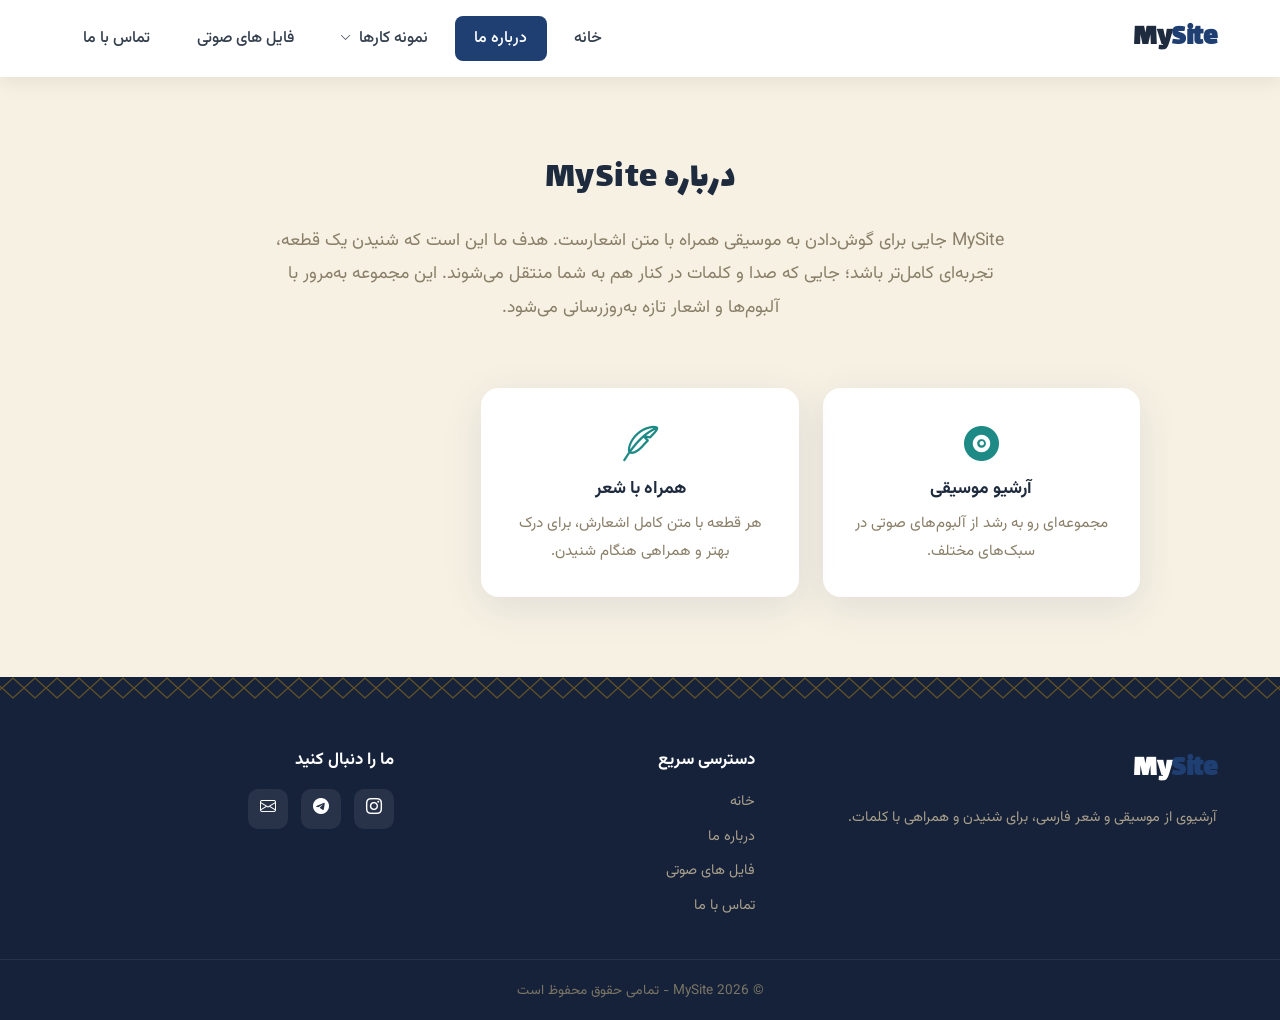
==== about.html @ 618249f4 "Add files via upload" ====
<!DOCTYPE html>
<html lang="fa" dir="rtl">

<head>
    <meta charset="UTF-8" />
    <meta name="viewport" content="width=device-width, initial-scale=1.0" />
    <meta name="description" content="درباره MySite - آرشیو موسیقی و شعر فارسی" />
    <title>درباره ما | MySite</title>
    <link rel="stylesheet" href="https://cdn.jsdelivr.net/npm/bootstrap-icons@1.11.3/font/bootstrap-icons.min.css" />
    <link rel="stylesheet" href="style.css" />
</head>

<body>
    <header class="header">
        <div class="container header__wrapper">

            <!-- لوگو -->
            <div class="logo">
                <a href="index.html">My<span>Site</span></a>
            </div>

            <!-- منوی اصلی -->
            <nav class="nav" id="mainNav">
                <ul class="nav__list">
                    <li class="nav__item"><a href="index.html" class="nav__link">خانه</a></li>
                    <li class="nav__item"><a href="about.html" class="nav__link active">درباره ما</a></li>
                    <li class="nav__item dropdown">
                        <a href="#" class="nav__link dropdown__toggle">
                            نمونه کارها <i class="bi bi-chevron-down"></i>
                        </a>
                        <ul class="dropdown__menu">
                            <li><a href="metalwork.html">قلم زنی</a></li>
                            <li><a href="calligraphy.html">خوشنویسی</a></li>
                            <li><a href="painting.html">نقاشی</a></li>
                        </ul>
                    </li>
                    <li class="nav__item"><a href="music.html" class="nav__link">فایل های صوتی</a></li>
                    <li class="nav__item"><a href="contact.html" class="nav__link">تماس با ما</a></li>
                </ul>
            </nav>

            <!-- دکمه همبرگری (موبایل) -->
            <button class="hamburger" id="hamburgerBtn" aria-label="منو">
                <span class="hamburger__line"></span>
                <span class="hamburger__line"></span>
                <span class="hamburger__line"></span>
            </button>

        </div>
    </header>

    <!-- ====== محتوای اصلی ====== -->
    <main>
        <section class="about-section">
            <div class="container">
                <div class="about-hero">
                    <h1>درباره MySite</h1>
                    <p>
                        MySite جایی برای گوش‌دادن به موسیقی همراه با متن اشعارست. هدف ما این است که
                        شنیدن یک قطعه، تجربه‌ای کامل‌تر باشد؛ جایی که صدا و کلمات در کنار هم به شما
                        منتقل می‌شوند. این مجموعه به‌مرور با آلبوم‌ها و اشعار تازه به‌روزرسانی می‌شود.
                    </p>
                </div>

                <div class="about-grid">
                    <div class="about-card">
                        <i class="bi bi-vinyl-fill"></i>
                        <h3>آرشیو موسیقی</h3>
                        <p>مجموعه‌ای رو به رشد از آلبوم‌های صوتی در سبک‌های مختلف.</p>
                    </div>
                    <div class="about-card">
                        <i class="bi bi-feather"></i>
                        <h3>همراه با شعر</h3>
                        <p>هر قطعه با متن کامل اشعارش، برای درک بهتر و همراهی هنگام شنیدن.</p>
                    </div>
                
                </div>
            </div>
        </section>
    </main>

    <!-- فوتر -->
    <footer class="footer">
        <div class="container footer__wrapper">
            <div class="footer__brand">
                <div class="logo"><a href="index.html">My<span>Site</span></a></div>
                <p>آرشیوی از موسیقی و شعر فارسی، برای شنیدن و همراهی با کلمات.</p>
            </div>
            <div class="footer__links">
                <h4>دسترسی سریع</h4>
                <ul>
                    <li><a href="index.html">خانه</a></li>
                    <li><a href="about.html">درباره ما</a></li>
                    <li><a href="music.html">فایل های صوتی</a></li>
                    <li><a href="contact.html">تماس با ما</a></li>
                </ul>
            </div>
            <div class="footer__social">
                <h4>ما را دنبال کنید</h4>
                <div class="footer__social-icons">
                    <a href="#" aria-label="اینستاگرام"><i class="bi bi-instagram"></i></a>
                    <a href="#" aria-label="تلگرام"><i class="bi bi-telegram"></i></a>
                    <a href="#" aria-label="ایمیل"><i class="bi bi-envelope"></i></a>
                </div>
            </div>
        </div>
        <div class="footer__bottom">
            <p>© <span id="year"></span> MySite - تمامی حقوق محفوظ است</p>
        </div>
    </footer>

    <!-- ===== فایل JS شخصی ===== -->
    <script src="script.js"></script>
</body>

</html>
---- style.css ----
@import url('https://fonts.googleapis.com/css2?family=Vazirmatn:wght@400;500;600;700;800&family=Lalezar&display=swap');

:root {
    /* رنگ اصلی: لاجوردی، الهام از تذهیب و نگارگری ایرانی */
    --lapis: #1f3f73;
    --lapis-dark: #15305c;
    --lapis-soft: rgba(31, 63, 115, 0.1);

    /* رنگ دوم: فیروزه‌ای، الهام از کاشی‌کاری */
    --turquoise: #1e8a85;
    --turquoise-dark: #146663;

    /* رنگ تاکیدی: طلایی/زعفرانی، الهام از تذهیب */
    --gold: #b8860b;
    --gold-soft: #d9a833;

    /* متن و پس‌زمینه */
    --ink: #1e2a3d;
    --ink-soft: #35404f;
    --muted: #8a7f68;
    --paper: #f7f1e3;
    --paper-soft: #fbf5e6;
    --paper-soft2: #f1e9d4;
    --border-soft: #e6dcc3;

    /* فوتر */
    --footer-bg: #16223a;
    --footer-text: #d7cdb2;
    --footer-muted: #a89f8b;
    --footer-dim: #7b7565;
}

/* ===== Reset & Base ===== */
* {
    margin: 0;
    padding: 0;
    box-sizing: border-box;
}

body {
    font-family: 'Vazirmatn', Tahoma, Geneva, Verdana, sans-serif;
    background: var(--paper);
    display: flex;
    flex-direction: column;
    min-height: 100vh;
    color: var(--ink-soft);
}

h1, h2,
.logo a {
    font-family: 'Lalezar', 'Vazirmatn', Tahoma, sans-serif;
    font-weight: 400;
    letter-spacing: 0.5px;
}

main {
    flex: 1;
}

img {
    max-width: 100%;
    display: block;
}

/* ===== Header ===== */
.header {
    position: fixed;
    top: 0;
    left: 0;
    width: 100%;
    background: #ffffff;
    box-shadow: 0 4px 20px rgba(0, 0, 0, 0.08);
    z-index: 1000;
    transition: all 0.3s ease;
    padding: 1rem 0;
}

.header.scrolled {
    background: rgba(255, 255, 255, 0.95);
    backdrop-filter: blur(10px);
    box-shadow: 0 4px 30px rgba(0, 0, 0, 0.12);
    padding: 0.6rem 0;
}

.container {
    max-width: 1200px;
    margin: 0 auto;
    padding: 0 1.5rem;
}

.header__wrapper {
    display: flex;
    justify-content: space-between;
    align-items: center;
}

/* ===== Logo ===== */
.logo a {
    font-size: 1.8rem;
    font-weight: 700;
    color: var(--ink);
    text-decoration: none;
    letter-spacing: -0.5px;
}

.logo a span {
    color: var(--lapis);
}

/* ===== Navigation ===== */
.nav__list {
    display: flex;
    list-style: none;
    gap: 0.5rem;
    align-items: center;
}

.nav__link {
    display: inline-block;
    padding: 0.6rem 1.2rem;
    color: var(--ink-soft);
    text-decoration: none;
    font-weight: 500;
    border-radius: 8px;
    transition: all 0.3s ease;
    position: relative;
}

.nav__link:hover,
.nav__link.active {
    background: var(--lapis);
    color: #fff;
}

/* ===== Dropdown ===== */
.dropdown {
    position: relative;
}

.dropdown__toggle i {
    font-size: 0.7rem;
    margin-right: 4px;
    transition: transform 0.3s ease;
}

.dropdown:hover .dropdown__toggle i {
    transform: rotate(180deg);
}

.dropdown__menu {
    position: absolute;
    top: calc(100% + 8px);
    right: 0;
    background: #fff;
    min-width: 180px;
    padding: 0.5rem 0;
    border-radius: 12px;
    box-shadow: 0 12px 40px rgba(0, 0, 0, 0.12);
    list-style: none;
    opacity: 0;
    visibility: hidden;
    transform: translateY(10px);
    transition: all 0.25s ease;
}

.dropdown:hover .dropdown__menu {
    opacity: 1;
    visibility: visible;
    transform: translateY(0);
}

.dropdown__menu li a {
    display: block;
    padding: 0.6rem 1.5rem;
    color: var(--ink-soft);
    text-decoration: none;
    transition: background 0.2s;
}

.dropdown__menu li a:hover {
    background: var(--paper-soft);
    color: var(--lapis);
}

/* ===== Hamburger ===== */
.hamburger {
    display: none;
    flex-direction: column;
    gap: 5px;
    background: none;
    border: none;
    cursor: pointer;
    padding: 0.3rem;
}

.hamburger__line {
    width: 28px;
    height: 3px;
    background: var(--ink);
    border-radius: 4px;
    transition: all 0.3s ease;
}

.hamburger.active .hamburger__line:nth-child(1) {
    transform: rotate(45deg) translate(5px, 5px);
}
.hamburger.active .hamburger__line:nth-child(2) {
    opacity: 0;
}
.hamburger.active .hamburger__line:nth-child(3) {
    transform: rotate(-45deg) translate(6px, -6px);
}

/* ===== Hero (فقط صفحه خانه) ===== */
.hero {
    position: relative;
    padding: 160px 0 76px;
    background: linear-gradient(135deg, var(--paper-soft) 0%, var(--paper-soft2) 100%);
    text-align: center;
}

.hero::after {
    content: "";
    position: absolute;
    bottom: 0;
    right: 0;
    left: 0;
    height: 22px;
    background-image: url("data:image/svg+xml,%3Csvg xmlns='http://www.w3.org/2000/svg' width='44' height='22'%3E%3Cpath d='M0 11 L11 1 L22 11 L11 21 Z M22 11 L33 1 L44 11 L33 21 Z' fill='none' stroke='%23b8860b' stroke-width='1.1' opacity='0.55'/%3E%3C/svg%3E");
    background-repeat: repeat-x;
    background-position: center;
    opacity: 0.8;
}

.hero__content {
    max-width: 700px;
    margin: 0 auto;
}

.hero h1 {
    font-size: 2.6rem;
    color: var(--ink);
    margin-bottom: 1rem;
}

.hero h1 span {
    color: var(--lapis);
}

.hero__eyebrow {
    color: var(--turquoise-dark);
    font-size: 0.95rem;
    font-weight: 600;
    margin-bottom: 1.2rem;
    letter-spacing: 0.5px;
}

.hero__verse {
    display: flex;
    flex-direction: column;
    gap: 0.3rem;
    margin-bottom: 0.6rem;
}

.hero__verse-line {
    font-family: 'Lalezar', 'Vazirmatn', Tahoma, sans-serif;
    font-size: 2.3rem;
    color: var(--ink);
    line-height: 1.5;
}

.hero__attribution {
    color: var(--gold);
    font-size: 0.95rem;
    font-weight: 600;
    margin-bottom: 1.8rem;
}

.hero p {
    font-size: 1.1rem;
    color: var(--muted);
    line-height: 1.9;
    margin-bottom: 2rem;
}

.hero__btn {
    display: inline-flex;
    align-items: center;
    gap: 8px;
    padding: 0.9rem 2.2rem;
    background: var(--lapis);
    color: #fff;
    text-decoration: none;
    border-radius: 12px;
    font-weight: 600;
    transition: all 0.3s ease;
}

.hero__btn:hover {
    background: var(--lapis-dark);
    transform: translateY(-3px);
    box-shadow: 0 12px 30px rgba(31, 63, 115, 0.35);
}

/* ===== Music Section ===== */
.music-section {
    padding: 80px 0;
    background: linear-gradient(135deg, var(--paper-soft) 0%, #ffffff 100%);
}

.music-section.first {
    padding-top: 120px;
}

.section-header {
    text-align: center;
    margin-bottom: 3rem;
}

.section-header h2 {
    font-size: 2.2rem;
    color: var(--ink);
    margin-bottom: 0.5rem;
    display: flex;
    align-items: center;
    justify-content: center;
    gap: 10px;
}

.section-header p {
    font-size: 1.1rem;
    color: var(--muted);
}

.section-header .view-all {
    display: inline-block;
    margin-top: 1rem;
    color: var(--lapis);
    text-decoration: none;
    font-weight: 600;
}

.section-header .view-all:hover {
    text-decoration: underline;
}

.music-grid {
    display: grid;
    grid-template-columns: repeat(3, 1fr);
    gap: 2rem;
}

.music-card {
    background: #fff;
    border-radius: 18px;
    overflow: hidden;
    box-shadow: 0 10px 40px rgba(31, 63, 115, 0.12);
    transition: all 0.35s ease;
    text-decoration: none;
    display: block;
    cursor: pointer;
}

.music-card:hover {
    transform: translateY(-8px);
    box-shadow: 0 18px 50px rgba(31, 63, 115, 0.22);
}

.music-card__image {
    position: relative;
    overflow: hidden;
    aspect-ratio: 1 / 1;
    background: var(--paper-soft);
}

.music-card__image img {
    width: 100%;
    height: 100%;
    object-fit: cover;
    transition: transform 0.5s ease;
}

.music-card:hover .music-card__image img {
    transform: scale(1.06);
}

.music-card__overlay {
    position: absolute;
    inset: 0;
    background: rgba(31, 63, 115, 0.75);
    display: flex;
    align-items: center;
    justify-content: center;
    opacity: 0;
    transition: opacity 0.3s ease;
    color: #fff;
}

.music-card:hover .music-card__overlay {
    opacity: 1;
}

.music-card__overlay i {
    font-size: 2.4rem;
}

.music-card__content {
    padding: 1.5rem;
}

.music-card__title {
    color: var(--ink);
    font-size: 1.25rem;
    font-weight: 700;
    margin-bottom: 0.3rem;
    transition: color 0.3s ease;
}

.music-card:hover .music-card__title {
    color: var(--lapis);
}

.music-card__artist {
    color: var(--muted);
    font-size: 0.95rem;
    margin-bottom: 0.8rem;
}

.music-card__meta {
    display: flex;
    justify-content: space-between;
    color: var(--muted);
    font-size: 0.85rem;
    border-top: 1px solid var(--border-soft);
    padding-top: 0.8rem;
}

.music-card__meta i {
    margin-left: 0.3rem;
    color: var(--lapis);
}

/* ===== About Page ===== */
.about-section {
    padding: 150px 0 80px;
}

.about-hero {
    text-align: center;
    max-width: 750px;
    margin: 0 auto 4rem;
}

.about-hero h1 {
    font-size: 2.3rem;
    color: var(--ink);
    margin-bottom: 1rem;
}

.about-hero p {
    color: var(--muted);
    font-size: 1.1rem;
    line-height: 1.9;
}

.about-grid {
    display: grid;
    grid-template-columns: repeat(3, 1fr);
    gap: 1.5rem;
    max-width: 1000px;
    margin: 0 auto;
}

.about-card {
    background: #fff;
    border-radius: 18px;
    padding: 2rem 1.5rem;
    text-align: center;
    box-shadow: 0 10px 40px rgba(31, 63, 115, 0.1);
    transition: transform 0.3s ease;
}

.about-card:hover {
    transform: translateY(-6px);
}

.about-card i {
    font-size: 2.2rem;
    color: var(--turquoise);
    margin-bottom: 1rem;
}

.about-card h3 {
    color: var(--ink);
    margin-bottom: 0.5rem;
    font-size: 1.1rem;
}

.about-card p {
    color: var(--muted);
    font-size: 0.95rem;
    line-height: 1.8;
}

/* ===== Contact Page ===== */
.contact-section {
    padding: 150px 0 80px;
}

.contact-header {
    text-align: center;
    max-width: 650px;
    margin: 0 auto 3rem;
}

.contact-header h1 {
    font-size: 2.3rem;
    color: var(--ink);
    margin-bottom: 1rem;
}

.contact-header p {
    color: var(--muted);
    font-size: 1.05rem;
    line-height: 1.9;
}

.contact-wrapper {
    display: grid;
    grid-template-columns: 1fr 1.3fr;
    gap: 2rem;
    max-width: 1000px;
    margin: 0 auto;
    align-items: start;
}

.contact-social {
    background: #fff;
    border-radius: 20px;
    padding: 2.5rem 2rem;
    box-shadow: 0 10px 40px rgba(31, 63, 115, 0.1);
    text-align: center;
}

.contact-social h4 {
    color: var(--ink);
    font-size: 1.1rem;
    margin-bottom: 0.5rem;
}

.contact-social p {
    color: var(--muted);
    font-size: 0.9rem;
    margin-bottom: 1.8rem;
}

.contact-social__icons {
    display: flex;
    flex-wrap: wrap;
    justify-content: center;
    gap: 1rem;
}

.contact-social__icons a {
    width: 62px;
    height: 62px;
    display: flex;
    align-items: center;
    justify-content: center;
    background: var(--paper-soft);
    border-radius: 16px;
    color: var(--lapis);
    font-size: 1.6rem;
    text-decoration: none;
    transition: all 0.25s ease;
}

.contact-social__icons a:hover {
    background: var(--lapis);
    color: #fff;
    transform: translateY(-4px);
    box-shadow: 0 12px 25px rgba(31, 63, 115, 0.3);
}

.contact-form {
    background: #fff;
    border-radius: 20px;
    padding: 2rem;
    box-shadow: 0 10px 40px rgba(31, 63, 115, 0.1);
}

.form-group {
    margin-bottom: 1.2rem;
}

.form-group label {
    display: block;
    margin-bottom: 0.5rem;
    color: var(--ink);
    font-weight: 500;
    font-size: 0.95rem;
}

.form-group input,
.form-group textarea {
    width: 100%;
    padding: 0.8rem 1rem;
    border: 1.5px solid var(--border-soft);
    border-radius: 10px;
    font-family: inherit;
    font-size: 0.95rem;
    transition: border-color 0.3s ease;
    background: var(--paper-soft);
}

.form-group input:focus,
.form-group textarea:focus {
    outline: none;
    border-color: var(--lapis);
}

.form-group textarea {
    resize: vertical;
    min-height: 120px;
}

.contact-form__submit {
    width: 100%;
    padding: 0.9rem;
    background: var(--lapis);
    color: #fff;
    border: none;
    border-radius: 10px;
    font-size: 1rem;
    font-weight: 600;
    cursor: pointer;
    transition: all 0.3s ease;
}

.contact-form__submit:hover {
    background: var(--lapis-dark);
    transform: translateY(-2px);
    box-shadow: 0 10px 25px rgba(31, 63, 115, 0.3);
}

.form-status {
    margin-top: 1rem;
    padding: 0.8rem 1rem;
    border-radius: 10px;
    font-size: 0.9rem;
    display: none;
}

.form-status.success {
    display: block;
    background: #e8f9ee;
    color: #1c8a4a;
}

/* ===== Player Page ===== */
.player-page {
    min-height: 100vh;
    background: linear-gradient(135deg, var(--paper-soft2) 0%, var(--paper-soft) 100%);
    display: flex;
    align-items: center;
    justify-content: center;
    padding: 120px 20px 60px;
}

.player-container {
    background: #ffffff;
    border-radius: 30px;
    padding: 3rem;
    max-width: 550px;
    width: 100%;
    text-align: center;
    box-shadow: 0 30px 80px rgba(31, 63, 115, 0.18);
    animation: slideUp 0.6s ease;
    max-height: 90vh;
    overflow-y: auto;
}

.player-container::-webkit-scrollbar {
    width: 5px;
}

.player-container::-webkit-scrollbar-thumb {
    background: var(--lapis);
    border-radius: 10px;
}

@keyframes slideUp {
    from {
        opacity: 0;
        transform: translateY(40px);
    }
    to {
        opacity: 1;
        transform: translateY(0);
    }
}

.player-container img {
    width: 200px;
    height: 200px;
    border-radius: 20px;
    object-fit: cover;
    margin: 0 auto 1.5rem;
    box-shadow: 0 10px 30px rgba(31, 63, 115, 0.3);
}

.player-container h2 {
    color: var(--ink);
    font-size: 1.8rem;
    margin-bottom: 0.3rem;
}

.player-container .artist {
    color: var(--muted);
    font-size: 1rem;
    margin-bottom: 0.5rem;
}

.poem-container {
    background: var(--paper-soft);
    border-radius: 16px;
    padding: 1.5rem;
    margin: 1rem 0 1.5rem;
    border-right: 4px solid var(--gold);
    text-align: right;
    max-height: 250px;
    overflow-y: auto;
}

.poem-container::-webkit-scrollbar {
    width: 4px;
}

.poem-container::-webkit-scrollbar-thumb {
    background: var(--lapis);
    border-radius: 10px;
}

.poem-text {
    color: var(--ink-soft);
    font-size: 1rem;
    line-height: 2.2;
    white-space: pre-line;
    font-family: 'Vazirmatn', Tahoma, sans-serif;
}

.poem-text .line {
    display: block;
    padding: 2px 0;
    transition: all 0.3s ease;
}

.poem-text .line:hover {
    color: var(--turquoise);
    padding-right: 8px;
}

.player-container .back-btn {
    display: inline-flex;
    align-items: center;
    gap: 8px;
    margin-top: 0.5rem;
    padding: 0.8rem 2rem;
    background: var(--lapis);
    color: #fff;
    border: none;
    border-radius: 12px;
    font-size: 1rem;
    text-decoration: none;
    transition: all 0.3s ease;
}

.player-container .back-btn:hover {
    background: var(--lapis-dark);
    transform: translateY(-2px);
    box-shadow: 0 8px 25px rgba(31, 63, 115, 0.4);
    color: #fff;
}

.player-controls {
    margin: 1rem 0;
}

.player-controls audio {
    width: 100%;
    border-radius: 10px;
}

/* ===== Portfolio Pages ===== */
.portfolio-section {
    padding: 150px 0 80px;
}

.portfolio-header {
    text-align: center;
    max-width: 700px;
    margin: 0 auto 3.5rem;
}

.portfolio-header h1 {
    font-size: 2.3rem;
    color: var(--ink);
    margin-bottom: 1rem;
}

.portfolio-header p {
    color: var(--muted);
    font-size: 1.05rem;
    line-height: 1.9;
}

.portfolio-grid {
    display: grid;
    grid-template-columns: repeat(3, 1fr);
    gap: 1.8rem;
}

.portfolio-card {
    background: #fff;
    border-radius: 18px;
    overflow: hidden;
    box-shadow: 0 10px 40px rgba(31, 63, 115, 0.12);
    transition: all 0.35s ease;
    cursor: pointer;
}

.portfolio-card:hover {
    transform: translateY(-8px);
    box-shadow: 0 18px 50px rgba(31, 63, 115, 0.22);
}

.portfolio-card__image {
    position: relative;
    overflow: hidden;
    aspect-ratio: 4 / 3;
    background: var(--paper-soft);
}

.portfolio-card__image img {
    width: 100%;
    height: 100%;
    object-fit: cover;
    transition: transform 0.5s ease;
}

.portfolio-card:hover .portfolio-card__image img {
    transform: scale(1.06);
}

.portfolio-card__image::after {
    content: "\F52D";
    font-family: "bootstrap-icons";
    position: absolute;
    inset: 0;
    display: flex;
    align-items: center;
    justify-content: center;
    font-size: 2rem;
    color: #fff;
    background: rgba(31, 63, 115, 0.75);
    opacity: 0;
    transition: opacity 0.3s ease;
}

.portfolio-card:hover .portfolio-card__image::after {
    opacity: 1;
}

.portfolio-card__content {
    padding: 1.1rem 1.3rem;
}

.portfolio-card__title {
    color: var(--ink);
    font-size: 1.05rem;
    font-weight: 700;
    margin-bottom: 0.2rem;
}

.portfolio-card__desc {
    color: var(--muted);
    font-size: 0.88rem;
}

/* ===== Lightbox ===== */
.lightbox {
    position: fixed;
    inset: 0;
    background: rgba(20, 18, 40, 0.92);
    display: none;
    align-items: center;
    justify-content: center;
    z-index: 2000;
    padding: 2rem;
}

.lightbox.open {
    display: flex;
}

.lightbox__content {
    max-width: 800px;
    width: 100%;
    text-align: center;
}

.lightbox__content img {
    width: 100%;
    max-height: 75vh;
    object-fit: contain;
    border-radius: 14px;
}

.lightbox__caption {
    color: #fff;
    margin-top: 1rem;
    font-size: 1.05rem;
}

.lightbox__close {
    position: absolute;
    top: 1.5rem;
    left: 1.5rem;
    width: 46px;
    height: 46px;
    display: flex;
    align-items: center;
    justify-content: center;
    background: rgba(255, 255, 255, 0.12);
    border: none;
    border-radius: 50%;
    color: #fff;
    font-size: 1.4rem;
    cursor: pointer;
    transition: background 0.2s ease;
}

.lightbox__close:hover {
    background: var(--lapis);
}

/* ===== Footer ===== */
.footer {
    position: relative;
    background: var(--footer-bg);
    color: var(--footer-text);
    margin-top: auto;
}

.footer::before {
    content: "";
    display: block;
    height: 22px;
    background-image: url("data:image/svg+xml,%3Csvg xmlns='http://www.w3.org/2000/svg' width='44' height='22'%3E%3Cpath d='M0 11 L11 1 L22 11 L11 21 Z M22 11 L33 1 L44 11 L33 21 Z' fill='none' stroke='%23b8860b' stroke-width='1.1' opacity='0.5'/%3E%3C/svg%3E");
    background-repeat: repeat-x;
    background-position: center;
}

.footer__wrapper {
    display: grid;
    grid-template-columns: 1.3fr 1fr 1fr;
    gap: 2rem;
    padding: 3rem 1.5rem 2rem;
}

.footer .logo a {
    color: #fff;
}

.footer__brand p {
    margin-top: 0.8rem;
    font-size: 0.9rem;
    color: var(--footer-muted);
    line-height: 1.8;
}

.footer h4 {
    color: #fff;
    margin-bottom: 1rem;
    font-size: 1.05rem;
}

.footer__links ul {
    list-style: none;
}

.footer__links li {
    margin-bottom: 0.6rem;
}

.footer__links a {
    color: var(--footer-muted);
    text-decoration: none;
    font-size: 0.9rem;
    transition: color 0.2s ease;
}

.footer__links a:hover {
    color: var(--lapis);
}

.footer__social-icons {
    display: flex;
    gap: 0.8rem;
}

.footer__social-icons a {
    width: 40px;
    height: 40px;
    display: flex;
    align-items: center;
    justify-content: center;
    background: rgba(255, 255, 255, 0.08);
    border-radius: 10px;
    color: #fff;
    text-decoration: none;
    transition: all 0.25s ease;
}

.footer__social-icons a:hover {
    background: var(--lapis);
    transform: translateY(-3px);
}

.footer__bottom {
    border-top: 1px solid rgba(255, 255, 255, 0.08);
    text-align: center;
    padding: 1.2rem 1.5rem;
    font-size: 0.85rem;
    color: var(--footer-dim);
}

/* ===== Responsive ===== */
@media (max-width: 1024px) {
    .music-grid {
        grid-template-columns: repeat(2, 1fr);
        gap: 1.5rem;
    }

    .about-grid {
        grid-template-columns: repeat(2, 1fr);
    }

    .contact-wrapper {
        grid-template-columns: 1fr;
    }

    .footer__wrapper {
        grid-template-columns: 1fr 1fr;
    }
}

@media (max-width: 768px) {
    .hamburger {
        display: flex;
    }

    .nav {
        position: absolute;
        top: 100%;
        left: 0;
        width: 100%;
        background: #fff;
        padding: 1rem 1.5rem;
        box-shadow: 0 20px 40px rgba(0, 0, 0, 0.08);
        opacity: 0;
        visibility: hidden;
        transform: scaleY(0);
        transform-origin: top center;
        transition: all 0.3s ease;
    }

    .nav.open {
        opacity: 1;
        visibility: visible;
        transform: scaleY(1);
    }

    .nav__list {
        flex-direction: column;
        align-items: stretch;
        gap: 0.3rem;
    }

    .nav__link {
        display: block;
        padding: 0.8rem 1rem;
        border-radius: 6px;
    }

    .dropdown__menu {
        position: static;
        box-shadow: none;
        opacity: 1;
        visibility: visible;
        transform: none;
        padding-right: 1.5rem;
        display: none;
    }

    .dropdown.open .dropdown__menu {
        display: block;
    }

    .dropdown__toggle i {
        float: left;
        margin-top: 4px;
    }

    .music-section {
        padding: 60px 0;
    }

    .music-section.first {
        padding-top: 100px;
    }

    .hero {
        padding: 130px 0 50px;
    }

    .hero h1 {
        font-size: 2rem;
    }

    .hero__verse-line {
        font-size: 1.7rem;
    }

    .section-header h2 {
        font-size: 1.7rem;
    }

    .music-grid {
        grid-template-columns: repeat(2, 1fr);
        gap: 1rem;
    }

    .music-card__content {
        padding: 1rem;
    }

    .music-card__title {
        font-size: 1rem;
    }

    .music-card__artist {
        font-size: 0.85rem;
    }

    .about-section,
    .contact-section {
        padding: 120px 0 60px;
    }

    .about-grid {
        grid-template-columns: 1fr;
    }

    .portfolio-section {
        padding: 120px 0 60px;
    }

    .portfolio-grid {
        grid-template-columns: repeat(2, 1fr);
    }

    .footer__wrapper {
        grid-template-columns: 1fr;
        text-align: center;
    }

    .footer__social-icons {
        justify-content: center;
    }

    .player-container {
        padding: 2rem 1.5rem;
        max-height: 95vh;
    }

    .player-container img {
        width: 150px;
        height: 150px;
    }

    .player-container h2 {
        font-size: 1.4rem;
    }

    .poem-container {
        padding: 1rem;
        max-height: 200px;
    }

    .poem-text {
        font-size: 0.9rem;
        line-height: 2;
    }
}

@media (max-width: 480px) {
    .music-grid {
        grid-template-columns: 1fr;
        gap: 1.5rem;
    }

    .music-card__overlay i {
        font-size: 2.1rem;
    }

    .section-header h2 {
        font-size: 1.5rem;
    }

    .portfolio-grid {
        grid-template-columns: 1fr;
    }
}
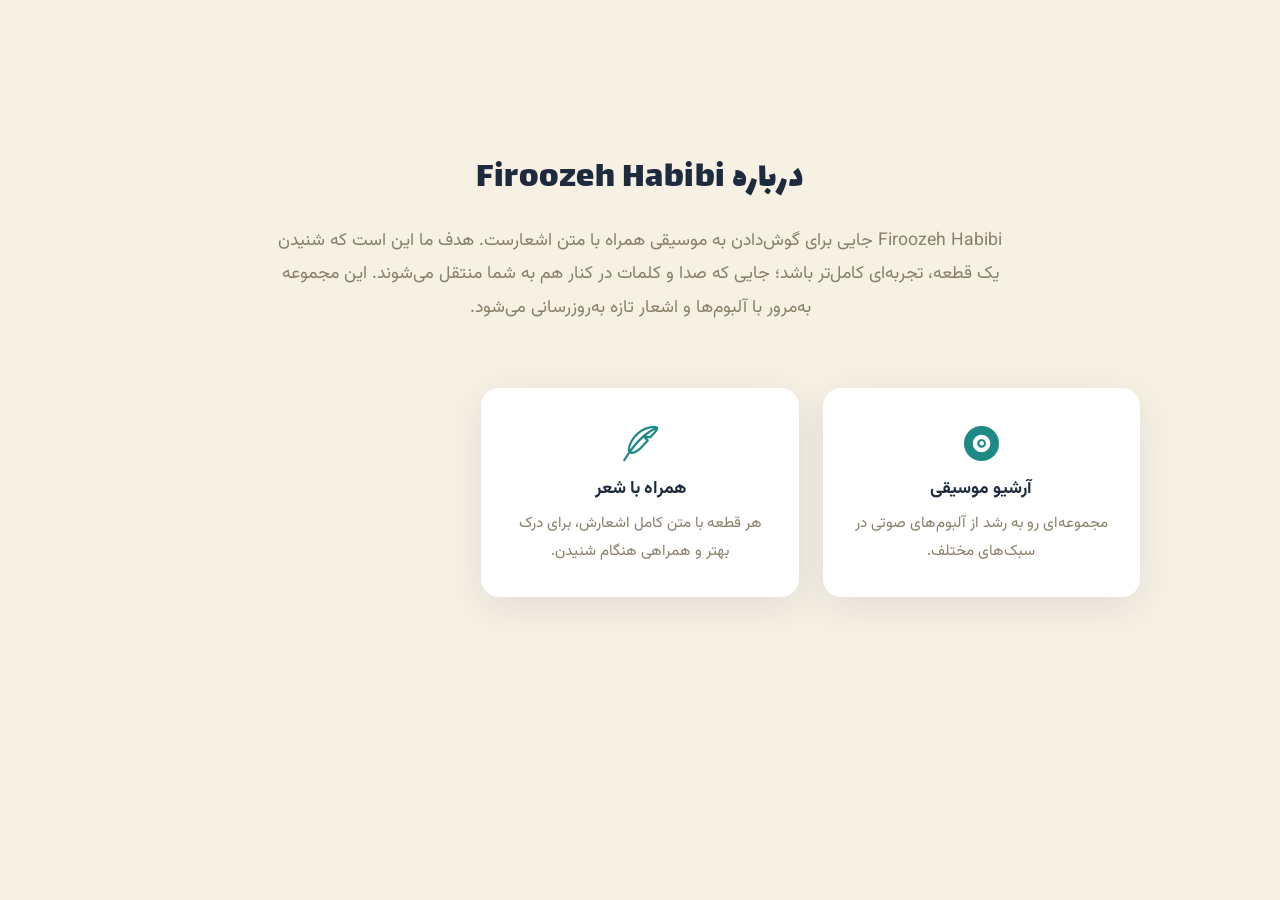
==== commit 31b873d3: "Add files via upload" ====
--- a/about.html
+++ b/about.html
@@ -4,59 +4,23 @@
 <head>
     <meta charset="UTF-8" />
     <meta name="viewport" content="width=device-width, initial-scale=1.0" />
-    <meta name="description" content="درباره MySite - آرشیو موسیقی و شعر فارسی" />
-    <title>درباره ما | MySite</title>
+    <meta name="description" content="درباره Firoozeh Habibi - آرشیو موسیقی و شعر فارسی" />
+    <title>درباره ما | Firoozeh Habibi</title>
     <link rel="stylesheet" href="https://cdn.jsdelivr.net/npm/bootstrap-icons@1.11.3/font/bootstrap-icons.min.css" />
     <link rel="stylesheet" href="style.css" />
 </head>
 
 <body>
-    <header class="header">
-        <div class="container header__wrapper">
-
-            <!-- لوگو -->
-            <div class="logo">
-                <a href="index.html">My<span>Site</span></a>
-            </div>
-
-            <!-- منوی اصلی -->
-            <nav class="nav" id="mainNav">
-                <ul class="nav__list">
-                    <li class="nav__item"><a href="index.html" class="nav__link">خانه</a></li>
-                    <li class="nav__item"><a href="about.html" class="nav__link active">درباره ما</a></li>
-                    <li class="nav__item dropdown">
-                        <a href="#" class="nav__link dropdown__toggle">
-                            نمونه کارها <i class="bi bi-chevron-down"></i>
-                        </a>
-                        <ul class="dropdown__menu">
-                            <li><a href="metalwork.html">قلم زنی</a></li>
-                            <li><a href="calligraphy.html">خوشنویسی</a></li>
-                            <li><a href="painting.html">نقاشی</a></li>
-                        </ul>
-                    </li>
-                    <li class="nav__item"><a href="music.html" class="nav__link">فایل های صوتی</a></li>
-                    <li class="nav__item"><a href="contact.html" class="nav__link">تماس با ما</a></li>
-                </ul>
-            </nav>
-
-            <!-- دکمه همبرگری (موبایل) -->
-            <button class="hamburger" id="hamburgerBtn" aria-label="منو">
-                <span class="hamburger__line"></span>
-                <span class="hamburger__line"></span>
-                <span class="hamburger__line"></span>
-            </button>
-
-        </div>
-    </header>
+    <div id="site-header"></div>
 
     <!-- ====== محتوای اصلی ====== -->
     <main>
         <section class="about-section">
             <div class="container">
                 <div class="about-hero">
-                    <h1>درباره MySite</h1>
+                    <h1>درباره Firoozeh Habibi</h1>
                     <p>
-                        MySite جایی برای گوش‌دادن به موسیقی همراه با متن اشعارست. هدف ما این است که
+                        Firoozeh Habibi جایی برای گوش‌دادن به موسیقی همراه با متن اشعارست. هدف ما این است که
                         شنیدن یک قطعه، تجربه‌ای کامل‌تر باشد؛ جایی که صدا و کلمات در کنار هم به شما
                         منتقل می‌شوند. این مجموعه به‌مرور با آلبوم‌ها و اشعار تازه به‌روزرسانی می‌شود.
                     </p>
@@ -80,34 +44,7 @@
     </main>
 
     <!-- فوتر -->
-    <footer class="footer">
-        <div class="container footer__wrapper">
-            <div class="footer__brand">
-                <div class="logo"><a href="index.html">My<span>Site</span></a></div>
-                <p>آرشیوی از موسیقی و شعر فارسی، برای شنیدن و همراهی با کلمات.</p>
-            </div>
-            <div class="footer__links">
-                <h4>دسترسی سریع</h4>
-                <ul>
-                    <li><a href="index.html">خانه</a></li>
-                    <li><a href="about.html">درباره ما</a></li>
-                    <li><a href="music.html">فایل های صوتی</a></li>
-                    <li><a href="contact.html">تماس با ما</a></li>
-                </ul>
-            </div>
-            <div class="footer__social">
-                <h4>ما را دنبال کنید</h4>
-                <div class="footer__social-icons">
-                    <a href="#" aria-label="اینستاگرام"><i class="bi bi-instagram"></i></a>
-                    <a href="#" aria-label="تلگرام"><i class="bi bi-telegram"></i></a>
-                    <a href="#" aria-label="ایمیل"><i class="bi bi-envelope"></i></a>
-                </div>
-            </div>
-        </div>
-        <div class="footer__bottom">
-            <p>© <span id="year"></span> MySite - تمامی حقوق محفوظ است</p>
-        </div>
-    </footer>
+    <div id="site-footer"></div>
 
     <!-- ===== فایل JS شخصی ===== -->
     <script src="script.js"></script>
--- a/style.css
+++ b/style.css
@@ -1,4 +1,4 @@
-@import url('https://fonts.googleapis.com/css2?family=Vazirmatn:wght@400;500;600;700;800&family=Lalezar&display=swap');
+@import url('https://fonts.googleapis.com/css2?family=Vazirmatn:wght@400;500;600;700;800&family=Lalezar&family=Noto+Nastaliq+Urdu:wght@400;600;700&display=swap');
 
 :root {
     /* رنگ اصلی: لاجوردی، الهام از تذهیب و نگارگری ایرانی */
@@ -55,6 +55,12 @@
 
 main {
     flex: 1;
+}
+
+/* جای‌گیرنده‌های هدر و فوتر مشترک؛ باعث نمی‌شن چیدمان فلکس بدنه به‌هم بریزد */
+#site-header,
+#site-footer {
+    display: contents;
 }
 
 img {
@@ -657,6 +663,105 @@
     color: #1c8a4a;
 }
 
+/* ===== Album Page ===== */
+.album-page {
+    padding: 150px 0 80px;
+}
+
+.album-header {
+    display: flex;
+    align-items: center;
+    gap: 2rem;
+    background: #fff;
+    border-radius: 24px;
+    padding: 2rem;
+    box-shadow: 0 10px 40px rgba(31, 63, 115, 0.12);
+    margin-bottom: 2.5rem;
+    max-width: 800px;
+    margin-left: auto;
+    margin-right: auto;
+}
+
+.album-header__cover {
+    width: 170px;
+    height: 170px;
+    border-radius: 18px;
+    object-fit: cover;
+    flex-shrink: 0;
+}
+
+.album-header__info h1 {
+    color: var(--ink);
+    font-size: 2rem;
+    margin-bottom: 0.4rem;
+}
+
+.album-header__artist {
+    color: var(--muted);
+    font-size: 1rem;
+    margin-bottom: 0.9rem;
+}
+
+.album-header__desc {
+    color: var(--ink-soft);
+    font-size: 0.95rem;
+    line-height: 1.9;
+}
+
+.album-tracks {
+    display: flex;
+    flex-direction: column;
+    gap: 1rem;
+    max-width: 700px;
+    margin: 0 auto 2.5rem;
+}
+
+.track-card {
+    display: flex;
+    align-items: center;
+    gap: 1rem;
+    background: #fff;
+    border-radius: 14px;
+    padding: 1rem 1.5rem;
+    text-decoration: none;
+    box-shadow: 0 6px 20px rgba(31, 63, 115, 0.08);
+    transition: all 0.25s ease;
+}
+
+.track-card:hover {
+    transform: translateX(-4px);
+    box-shadow: 0 10px 30px rgba(31, 63, 115, 0.18);
+}
+
+.track-card__icon {
+    color: var(--lapis);
+    font-size: 1.6rem;
+}
+
+.track-card__title {
+    color: var(--ink);
+    font-weight: 600;
+}
+
+.album-page .back-btn {
+    display: inline-flex;
+    align-items: center;
+    gap: 8px;
+    padding: 0.8rem 2rem;
+    background: var(--lapis);
+    color: #fff;
+    text-decoration: none;
+    border-radius: 12px;
+    font-size: 1rem;
+    transition: all 0.3s ease;
+}
+
+.album-page .back-btn:hover {
+    background: var(--lapis-dark);
+    transform: translateY(-2px);
+    box-shadow: 0 8px 25px rgba(31, 63, 115, 0.3);
+}
+
 /* ===== Player Page ===== */
 .player-page {
     min-height: 100vh;
@@ -743,16 +848,24 @@
 
 .poem-text {
     color: var(--ink-soft);
-    font-size: 1rem;
-    line-height: 2.2;
+    font-size: 1.15rem;
+    line-height: 2.6;
     white-space: pre-line;
-    font-family: 'Vazirmatn', Tahoma, sans-serif;
+    font-family: 'Noto Nastaliq Urdu', 'Vazirmatn', Tahoma, sans-serif;
 }
 
 .poem-text .line {
     display: block;
     padding: 2px 0;
     transition: all 0.3s ease;
+}
+
+.poem-text .line:nth-child(odd) {
+    text-align: right;
+}
+
+.poem-text .line:nth-child(even) {
+    text-align: left;
 }
 
 .poem-text .line:hover {
@@ -1202,6 +1315,17 @@
         font-size: 0.9rem;
         line-height: 2;
     }
+
+    .album-header {
+        flex-direction: column;
+        text-align: center;
+        padding: 1.5rem;
+    }
+
+    .album-header__cover {
+        width: 140px;
+        height: 140px;
+    }
 }
 
 @media (max-width: 480px) {
